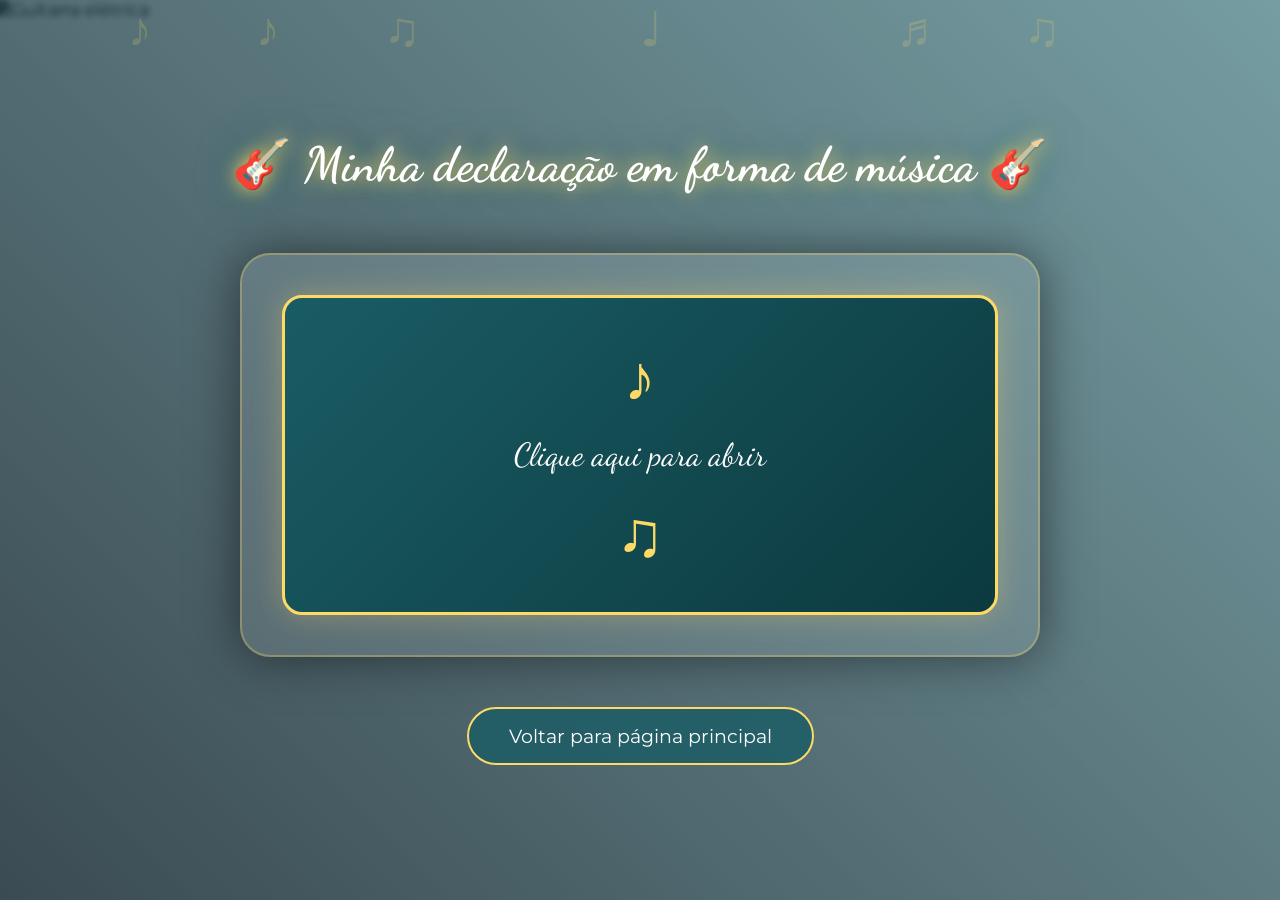
==== carta.html @ 760e7113 "finalizacao do projeto (eu acho)" ====
<!DOCTYPE html>
<html lang="pt-BR">
<head>
    <meta charset="UTF-8">
    <meta name="viewport" content="width=device-width, initial-scale=1.0">
    <title>Minhas palavras pra você 💙🎸</title>
    <link rel="stylesheet" href="carta.css">
    <link href="https://fonts.googleapis.com/css2?family=Dancing+Script:wght@400;700&family=Montserrat:wght@300;400;600&display=swap" rel="stylesheet">
</head>
<body>
    <!-- FUNDO DA GUITARRA -->
    <div class="guitar-background">
        <div class="overlay"></div>
        <img src="https://images.unsplash.com/photo-1550291652-6ea9114a47b1?q=80&w=1887&auto=format&fit=crop" alt="Guitarra elétrica" class="guitar-img">
    </div>

    <!-- CONTEÚDO PRINCIPAL -->
    <div class="container">
        <!-- TÍTULO ROMÂNTICO -->
        <h1 class="titulo">🎸 Minha declaração em forma de música 🎸</h1>
        
        <!-- CARTA COM EFEITO -->
        <div class="carta-container">
            <!-- ENVELOPE/SELO QUE ABRE -->
            <div class="selo" id="selo">
                <div class="selo-conteudo">
                    <span class="nota-musical">♪</span>
                    <p>Clique aqui para abrir</p>
                    <span class="nota-musical">♫</span>
                </div>
            </div>
            
            <!-- TEXTO QUE APARECE DEPOIS (EDITA AQUI COM SUAS PALAVRAS) -->
            <div class="texto-escondido" id="textoEscondido">
                <div class="texto-declaracao">
                    <h2>Para minha musa,</h2>
                    
                    <!-- 💙 ESCREVE AQUI TUDO QUE VOCÊ SENTE 💙 -->
                    <p>
                        Desde que você entrou na minha vida, tudo ganhou um novo ritmo. 
                        Seu sorriso é como um acorde perfeito que faz meu coração bater mais forte.
                    </p>
                    
                    <p>
                        Você é a melodia mais linda que já existiu, a harmonia que faltava na minha vida, 
                        o solo de guitarra que me tira o chão toda vez que te vejo.
                    </p>
                    
                    <p>
                        Cada momento ao seu lado é como uma música nova que eu quero ouvir em repeat. 
                        Seu jeito, seu olhar, seu abraço... tudo em você é a trilha sonora mais perfeita.
                    </p>
                    
                    <p>
                        Te amar é como tocar guitarra: intenso, apaixonante e cheio de sentimento. 
                        Você é a minha inspiração, minha musa, meu amor.
                    </p>
                    
                    <p>
                        Na real, vou te falar uma coisa sem jeito formal nem nada, do jeito que eu realmente quero te dizer.

Sempre te chamo de linda, de perfeita, falo que amo ouvir sua voz e amo te ver tocando... e é tudo verdade, eu amo tudo isso em você. Mas a real é que não é por essas coisas que eu te amo, sabe? E nunca foi.

Você toca? Irado. Você canta? Daora demais. Mas se eu te amasse por causa disso, eu não amaria você — eu amaria o que você faz. E essa não é a realidade.

Eu te amo por quem você é. Pelo seu jeito, pelo seu olhar, pelo jeito que você me faz bem só de existir. A música é só a cereja do bolo, mas o bolo é você.

Te amo por inteira. Sem condições. Sem motivo. Só porque sim.
                    </p>

                     <p>
                       Eu te amo porque seu sorriso me alegra.
Porque seu abraço me aquece.
Sua voz, quando eu tô naquela agonia do dia, me acalma como ninguém consegue.
Seu cheiro? Se deixar, eu fico o dia todo ali.
Sua presença — só de estar ali, já me deixa caidinho.
Seu olhar em mim, com esses olhos lindos que eu sou completamente apaixonado…
Não existe nada nesse mundo igual.
                    </p>

                     <p>
                        Eu não sei se consegui fazer você entender antes, mas vai assim:

Eu te amo. E é amando VOCÊ que eu amo tudo o que você faz.

Amo você tocando — porque é você que tá tocando.
Amo você cantando — porque é VOCÊ que tá cantando.
Amo o SEU abraço, o SEU olhar, o SEU jeito.
Suas qualidades e seus defeitos — não importa.

Eu tô disposto a passar por qualquer dificuldade, por qualquer sofrimento, se a recompensa no final for você ao meu lado.

Sempre.
                    </p>

                    <p>
                        no resumo do resumo kakakka, EU TE AMO
                    </p>
                    
                    
                    
                    <p class="assinatura">
                        Com todo meu amor,<br>
                        Jhonas 💙🎸
                    </p>
                    <!-- FIM DA SUA DECLARAÇÃO -->
                </div>
            </div>
        </div>
        
        <!-- NOTAS MUSICAIS FLUTUANTES -->
        <div class="notas-flutuantes">
            <span>♪</span>
            <span>♫</span>
            <span>♩</span>
            <span>♬</span>
            <span>♪</span>
            <span>♫</span>
        </div>
        
        <!-- BOTÃO VOLTAR -->
        <a href="index.html" class="botao-voltar">Voltar para página principal</a>
    </div>

    <script src="carta.js"></script>
</body>
</html>
---- carta.css ----
/* RESET */
* {
    margin: 0;
    padding: 0;
    box-sizing: border-box;
}

body {
    font-family: 'Montserrat', sans-serif;
    min-height: 100vh;
    position: relative;
    overflow-x: hidden;
}

/* FUNDO DA GUITARRA */
.guitar-background {
    position: fixed;
    top: 0;
    left: 0;
    width: 100%;
    height: 100%;
    z-index: -1;
}

.guitar-img {
    width: 100%;
    height: 100%;
    object-fit: cover;
    filter: brightness(0.4) blur(3px);
    transform: scale(1.1);
    animation: zoomSuave 20s infinite alternate;
}

.overlay {
    position: absolute;
    top: 0;
    left: 0;
    width: 100%;
    height: 100%;
    background: linear-gradient(45deg, rgba(10, 30, 40, 0.8), rgba(26, 92, 100, 0.6));
    z-index: 1;
}

@keyframes zoomSuave {
    0% { transform: scale(1.1); }
    100% { transform: scale(1.2); }
}

/* CONTAINER PRINCIPAL */
.container {
    position: relative;
    z-index: 2;
    min-height: 100vh;
    display: flex;
    flex-direction: column;
    align-items: center;
    justify-content: center;
    padding: 40px 20px;
}

/* TÍTULO */
.titulo {
    font-size: 3rem;
    color: white;
    text-shadow: 0 0 20px #ffd966, 0 0 40px #1a5c64;
    margin-bottom: 40px;
    text-align: center;
    font-family: 'Dancing Script', cursive;
    animation: brilhar 3s infinite;
}

@keyframes brilhar {
    0%, 100% { text-shadow: 0 0 20px #ffd966, 0 0 40px #1a5c64; }
    50% { text-shadow: 0 0 30px #ffd966, 0 0 60px #1a5c64, 0 0 80px #ff6b9d; }
}

/* CONTAINER DA CARTA */
.carta-container {
    background: rgba(255, 255, 255, 0.1);
    backdrop-filter: blur(10px);
    border-radius: 30px;
    padding: 40px;
    max-width: 800px;
    width: 100%;
    margin: 20px 0;
    border: 2px solid rgba(255, 217, 102, 0.3);
    box-shadow: 0 0 50px rgba(0, 0, 0, 0.5);
    position: relative;
}

/* SELO/ENVELOPE PARA ABRIR */
.selo {
    background: linear-gradient(135deg, #1a5c64, #0b3a3f);
    border-radius: 20px;
    padding: 40px;
    text-align: center;
    cursor: pointer;
    transition: all 0.5s ease;
    border: 3px solid #ffd966;
    box-shadow: 0 0 30px rgba(255, 217, 102, 0.3);
}

.selo:hover {
    transform: scale(1.02);
    box-shadow: 0 0 50px rgba(255, 217, 102, 0.6);
}

.selo-conteudo {
    display: flex;
    flex-direction: column;
    align-items: center;
    gap: 20px;
}

.selo-conteudo p {
    color: white;
    font-size: 2rem;
    font-family: 'Dancing Script', cursive;
    animation: pulseTexto 2s infinite;
}

.selo-conteudo .nota-musical {
    color: #ffd966;
    font-size: 4rem;
    animation: flutuar 3s infinite;
}

@keyframes pulseTexto {
    0%, 100% { transform: scale(1); }
    50% { transform: scale(1.1); }
}

@keyframes flutuar {
    0%, 100% { transform: translateY(0) rotate(0deg); }
    50% { transform: translateY(-20px) rotate(10deg); }
}

/* TEXTO ESCONDIDO (APARECE DEPOIS) */
.texto-escondido {
    display: none;
    animation: aparecer 1.5s ease;
}

.texto-escondido.mostrar {
    display: block;
}

@keyframes aparecer {
    0% {
        opacity: 0;
        transform: translateY(50px);
    }
    100% {
        opacity: 1;
        transform: translateY(0);
    }
}

/* DECLARAÇÃO DE AMOR */
.texto-declaracao {
    color: white;
    font-size: 1.3rem;
    line-height: 1.8;
}

.texto-declaracao h2 {
    font-size: 2.5rem;
    color: #ffd966;
    margin-bottom: 30px;
    font-family: 'Dancing Script', cursive;
    text-align: center;
    text-shadow: 0 0 20px rgba(255, 217, 102, 0.5);
}

.texto-declaracao p {
    margin-bottom: 25px;
    text-align: justify;
    text-shadow: 2px 2px 4px rgba(0, 0, 0, 0.5);
}

.assinatura {
    text-align: right;
    font-size: 1.8rem;
    font-family: 'Dancing Script', cursive;
    color: #ffd966;
    margin-top: 40px;
    border-top: 2px solid rgba(255, 217, 102, 0.3);
    padding-top: 30px;
}

/* NOTAS MUSICAIS FLUTUANTES */
.notas-flutuantes {
    position: fixed;
    top: 0;
    left: 0;
    width: 100%;
    height: 100%;
    pointer-events: none;
    z-index: 3;
}

.notas-flutuantes span {
    position: absolute;
    color: rgba(255, 217, 102, 0.2);
    font-size: 3rem;
    animation: flutuarNota 10s linear infinite;
}

.notas-flutuantes span:nth-child(1) { left: 10%; animation-delay: 0s; }
.notas-flutuantes span:nth-child(2) { left: 30%; animation-delay: 2s; }
.notas-flutuantes span:nth-child(3) { left: 50%; animation-delay: 4s; }
.notas-flutuantes span:nth-child(4) { left: 70%; animation-delay: 6s; }
.notas-flutuantes span:nth-child(5) { left: 20%; animation-delay: 8s; }
.notas-flutuantes span:nth-child(6) { left: 80%; animation-delay: 10s; }

@keyframes flutuarNota {
    0% {
        transform: translateY(100vh) rotate(0deg);
        opacity: 0;
    }
    50% {
        opacity: 0.5;
    }
    100% {
        transform: translateY(-100px) rotate(360deg);
        opacity: 0;
    }
}

/* BOTÃO VOLTAR */
.botao-voltar {
    display: inline-block;
    padding: 15px 40px;
    background: rgba(26, 92, 100, 0.8);
    color: white;
    text-decoration: none;
    border-radius: 50px;
    font-size: 1.2rem;
    border: 2px solid #ffd966;
    transition: all 0.3s ease;
    margin-top: 30px;
    backdrop-filter: blur(5px);
}

.botao-voltar:hover {
    background: #ffd966;
    color: #0b3a3f;
    transform: scale(1.1) translateY(-5px);
    box-shadow: 0 0 30px rgba(255, 217, 102, 0.5);
}

/* RESPONSIVIDADE */
@media (max-width: 768px) {
    .titulo {
        font-size: 2rem;
    }
    
    .carta-container {
        padding: 20px;
    }
    
    .selo-conteudo p {
        font-size: 1.5rem;
    }
    
    .selo-conteudo .nota-musical {
        font-size: 3rem;
    }
    
    .texto-declaracao {
        font-size: 1rem;
    }
    
    .texto-declaracao h2 {
        font-size: 2rem;
    }
    
    .assinatura {
        font-size: 1.5rem;
    }
}

@media (max-width: 480px) {
    .titulo {
        font-size: 1.5rem;
    }
    
    .carta-container {
        padding: 15px;
    }
    
    .selo-conteudo p {
        font-size: 1.2rem;
    }
}
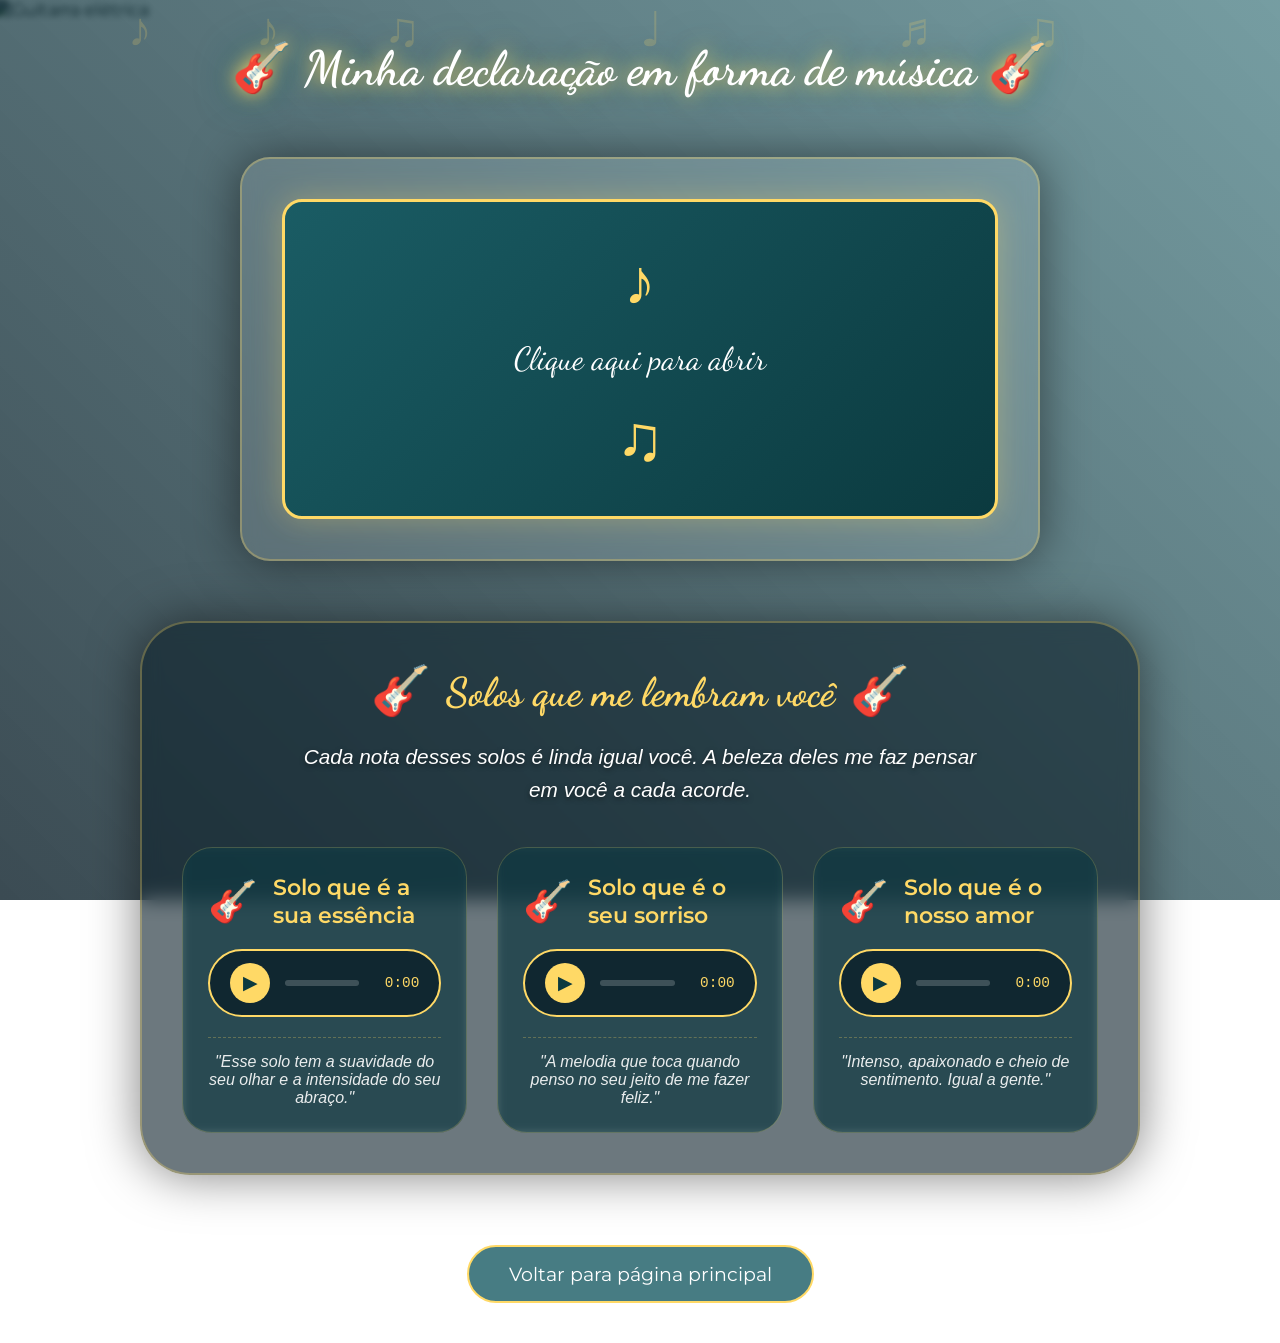
==== commit 5832b78c: "ajuste no layout,botao de fechar,solos de guitarra" ====
--- a/carta.html
+++ b/carta.html
@@ -33,6 +33,9 @@
             <!-- TEXTO QUE APARECE DEPOIS (EDITA AQUI COM SUAS PALAVRAS) -->
             <div class="texto-escondido" id="textoEscondido">
                 <div class="texto-declaracao">
+
+                    <button class="botao-fechar" id="botaoFechar">✕</button>
+
                     <h2>Para minha musa,</h2>
                     
                     <!-- 💙 ESCREVE AQUI TUDO QUE VOCÊ SENTE 💙 -->
@@ -117,6 +120,98 @@
             <span>♪</span>
             <span>♫</span>
         </div>
+
+
+        <!-- SEÇÃO DE SOLOS DE GUITARRA -->
+<section class="solos-section">
+    <h2 class="solos-titulo">
+        <span>🎸</span> Solos que me lembram você <span>🎸</span>
+    </h2>
+    
+    <p class="solos-descricao">
+        Cada nota desses solos é linda igual você. A beleza deles me faz pensar em você a cada acorde.
+    </p>
+    
+    <div class="solos-container">
+        <!-- SOLO 1 -->
+        <div class="solo-card">
+            <div class="solo-header">
+                <div class="solo-icon">🎸</div>
+                <h3 class="solo-nome">Solo que é a sua essência</h3>
+            </div>
+            <div class="solo-audio-container">
+                <audio id="solo1" class="solo-audio">
+                    <source src="caminho/do/seu/solo1.mp3" type="audio/mpeg">
+                    Seu navegador não suporta áudio.
+                </audio>
+                <div class="audio-player custom-player" data-audio="solo1">
+                    <button class="play-btn">
+                        <span class="play-icon">▶</span>
+                    </button>
+                    <div class="progress-container">
+                        <div class="progress-bar"></div>
+                    </div>
+                    <span class="time-display">0:00</span>
+                </div>
+            </div>
+            <p class="solo-descricao">
+                "Esse solo tem a suavidade do seu olhar e a intensidade do seu abraço."
+            </p>
+        </div>
+        
+        <!-- SOLO 2 -->
+        <div class="solo-card">
+            <div class="solo-header">
+                <div class="solo-icon">🎸</div>
+                <h3 class="solo-nome">Solo que é o seu sorriso</h3>
+            </div>
+            <div class="solo-audio-container">
+                <audio id="solo2" class="solo-audio">
+                    <source src="caminho/do/seu/solo2.mp3" type="audio/mpeg">
+                    Seu navegador não suporta áudio.
+                </audio>
+                <div class="audio-player custom-player" data-audio="solo2">
+                    <button class="play-btn">
+                        <span class="play-icon">▶</span>
+                    </button>
+                    <div class="progress-container">
+                        <div class="progress-bar"></div>
+                    </div>
+                    <span class="time-display">0:00</span>
+                </div>
+            </div>
+            <p class="solo-descricao">
+                "A melodia que toca quando penso no seu jeito de me fazer feliz."
+            </p>
+        </div>
+        
+        <!-- SOLO 3 -->
+        <div class="solo-card">
+            <div class="solo-header">
+                <div class="solo-icon">🎸</div>
+                <h3 class="solo-nome">Solo que é o nosso amor</h3>
+            </div>
+            <div class="solo-audio-container">
+                <audio id="solo3" class="solo-audio">
+                    <source src="caminho/do/seu/solo3.mp3" type="audio/mpeg">
+                    Seu navegador não suporta áudio.
+                </audio>
+                <div class="audio-player custom-player" data-audio="solo3">
+                    <button class="play-btn">
+                        <span class="play-icon">▶</span>
+                    </button>
+                    <div class="progress-container">
+                        <div class="progress-bar"></div>
+                    </div>
+                    <span class="time-display">0:00</span>
+                </div>
+            </div>
+            <p class="solo-descricao">
+                "Intenso, apaixonado e cheio de sentimento. Igual a gente."
+            </p>
+        </div>
+    </div>
+</section>
         
         <!-- BOTÃO VOLTAR -->
         <a href="index.html" class="botao-voltar">Voltar para página principal</a>
--- a/carta.css
+++ b/carta.css
@@ -171,6 +171,316 @@
     text-align: center;
     text-shadow: 0 0 20px rgba(255, 217, 102, 0.5);
 }
+/* BOTÃO PARA FECHAR A CARTA */
+.botao-fechar {
+    position: absolute;
+    top: 15px;
+    right: 15px;
+    width: 40px;
+    height: 40px;
+    border-radius: 50%;
+    background: rgba(255, 107, 157, 0.3);
+    border: 2px solid #ffd966;
+    color: #ffd966;
+    font-size: 1.5rem;
+    cursor: pointer;
+    display: flex;
+    align-items: center;
+    justify-content: center;
+    transition: all 0.3s ease;
+    backdrop-filter: blur(5px);
+    z-index: 10;
+}
+
+.botao-fechar:hover {
+    background: #ff6b9d;
+    color: white;
+    transform: rotate(90deg) scale(1.1);
+    border-color: white;
+    box-shadow: 0 0 20px rgba(255, 107, 157, 0.5);
+}
+/* SEÇÃO DE SOLOS DE GUITARRA */
+.solos-section {
+    background: rgba(10, 30, 40, 0.6);
+    backdrop-filter: blur(10px);
+    border-radius: 50px;
+    padding: 40px;
+    margin: 40px 0;
+    border: 2px solid rgba(255, 217, 102, 0.3);
+    box-shadow: 0 0 50px rgba(0, 0, 0, 0.5);
+    width: 100%;
+    max-width: 1000px;
+}
+
+.solos-titulo {
+    font-size: 2.5rem;
+    color: #ffd966;
+    text-align: center;
+    margin-bottom: 20px;
+    font-family: 'Dancing Script', cursive;
+    display: flex;
+    align-items: center;
+    justify-content: center;
+    gap: 15px;
+    flex-wrap: wrap;
+}
+
+.solos-titulo span {
+    font-size: 3rem;
+    animation: float 3s ease-in-out infinite;
+}
+
+.solos-titulo span:first-child {
+    animation-delay: 0s;
+}
+
+.solos-titulo span:last-child {
+    animation-delay: 1.5s;
+}
+
+.solos-descricao {
+    text-align: center;
+    font-size: 1.3rem;
+    color: white;
+    margin-bottom: 40px;
+    font-style: italic;
+    max-width: 700px;
+    margin-left: auto;
+    margin-right: auto;
+    line-height: 1.6;
+    text-shadow: 0 2px 5px rgba(0, 0, 0, 0.5);
+}
+
+.solos-container {
+    display: grid;
+    grid-template-columns: repeat(auto-fit, minmax(280px, 1fr));
+    gap: 30px;
+}
+
+.solo-card {
+    background: rgba(26, 92, 100, 0.3);
+    border-radius: 30px;
+    padding: 25px;
+    border: 1px solid rgba(255, 217, 102, 0.2);
+    transition: all 0.3s ease;
+    backdrop-filter: blur(5px);
+}
+
+.solo-card:hover {
+    transform: translateY(-10px);
+    border-color: #ffd966;
+    box-shadow: 0 20px 30px rgba(255, 217, 102, 0.2);
+    background: rgba(26, 92, 100, 0.5);
+}
+
+.solo-header {
+    display: flex;
+    align-items: center;
+    gap: 15px;
+    margin-bottom: 20px;
+}
+
+.solo-icon {
+    font-size: 2.5rem;
+    animation: vibrar 0.5s ease-in-out infinite;
+}
+
+@keyframes vibrar {
+    0%, 100% { transform: rotate(0deg); }
+    25% { transform: rotate(5deg); }
+    75% { transform: rotate(-5deg); }
+}
+
+.solo-nome {
+    font-size: 1.4rem;
+    color: #ffd966;
+    font-weight: 600;
+}
+
+/* PLAYER DE ÁUDIO PERSONALIZADO */
+.solo-audio-container {
+    margin: 20px 0;
+}
+
+.audio-player {
+    display: flex;
+    align-items: center;
+    gap: 15px;
+    background: rgba(10, 30, 40, 0.8);
+    padding: 12px 20px;
+    border-radius: 60px;
+    border: 2px solid #ffd966;
+    transition: all 0.3s ease;
+}
+
+.audio-player:hover {
+    background: rgba(26, 92, 100, 0.9);
+    box-shadow: 0 0 20px rgba(255, 217, 102, 0.3);
+}
+
+.play-btn {
+    width: 40px;
+    height: 40px;
+    border-radius: 50%;
+    background: #ffd966;
+    border: none;
+    cursor: pointer;
+    display: flex;
+    align-items: center;
+    justify-content: center;
+    transition: all 0.3s ease;
+    flex-shrink: 0;
+}
+
+.play-btn:hover {
+    transform: scale(1.1);
+    background: #ff6b9d;
+}
+
+.play-btn:hover .play-icon {
+    color: white;
+}
+
+.play-icon {
+    color: #0b3a3f;
+    font-size: 1.2rem;
+    transition: all 0.3s ease;
+}
+
+.progress-container {
+    flex: 1;
+    height: 6px;
+    background: rgba(255, 255, 255, 0.2);
+    border-radius: 10px;
+    cursor: pointer;
+    position: relative;
+    overflow: hidden;
+}
+
+.progress-bar {
+    height: 100%;
+    width: 0%;
+    background: linear-gradient(90deg, #ffd966, #ff6b9d);
+    border-radius: 10px;
+    transition: width 0.1s linear;
+}
+
+.time-display {
+    color: #ffd966;
+    font-size: 0.9rem;
+    min-width: 45px;
+    text-align: right;
+    font-family: monospace;
+}
+
+.solo-descricao {
+    color: white;
+    font-size: 1rem;
+    font-style: italic;
+    text-align: center;
+    margin-top: 15px;
+    padding-top: 15px;
+    border-top: 1px dashed rgba(255, 217, 102, 0.3);
+    opacity: 0.9;
+}
+
+/* RESPONSIVIDADE PARA A SEÇÃO DE SOLOS */
+@media (max-width: 768px) {
+    .solos-section {
+        padding: 30px 20px;
+    }
+    
+    .solos-titulo {
+        font-size: 2rem;
+    }
+    
+    .solos-titulo span {
+        font-size: 2.5rem;
+    }
+    
+    .solos-descricao {
+        font-size: 1.1rem;
+    }
+    
+    .solo-nome {
+        font-size: 1.2rem;
+    }
+    
+    .audio-player {
+        padding: 8px 15px;
+    }
+}
+
+@media (max-width: 480px) {
+    .solos-section {
+        padding: 20px 15px;
+    }
+    
+    .solos-titulo {
+        font-size: 1.6rem;
+        gap: 8px;
+    }
+    
+    .solos-titulo span {
+        font-size: 2rem;
+    }
+    
+    .solo-card {
+        padding: 20px;
+    }
+    
+    .solo-header {
+        gap: 10px;
+    }
+    
+    .solo-icon {
+        font-size: 2rem;
+    }
+}
+
+/* AJUSTE NO CONTAINER DO TEXTO PARA O BOTÃO FICAR POSICIONADO CORRETAMENTE */
+.texto-declaracao {
+    position: relative; /* NECESSÁRIO PARA O BOTÃO FICAR ABSOLUTO DENTRO */
+    color: white;
+    font-size: 1.3rem;
+    line-height: 1.8;
+    padding-top: 20px; /* ESPAÇO PARA O BOTÃO */
+}
+
+/* ANIMAÇÃO PARA QUANDO FECHAR */
+.texto-escondido.fechando {
+    animation: fechar 0.5s ease forwards;
+}
+
+@keyframes fechar {
+    0% {
+        opacity: 1;
+        transform: translateY(0);
+    }
+    100% {
+        opacity: 0;
+        transform: translateY(50px);
+    }
+}
+
+/* ANIMAÇÃO PARA O SELO QUANDO REAPARECER */
+.selo.reaparecer {
+    animation: reaparecer 0.8s ease forwards;
+}
+
+@keyframes reaparecer {
+    0% {
+        transform: scale(0);
+        opacity: 0;
+    }
+    70% {
+        transform: scale(1.1);
+    }
+    100% {
+        transform: scale(1);
+        opacity: 1;
+    }
+}
 
 .texto-declaracao p {
     margin-bottom: 25px;
